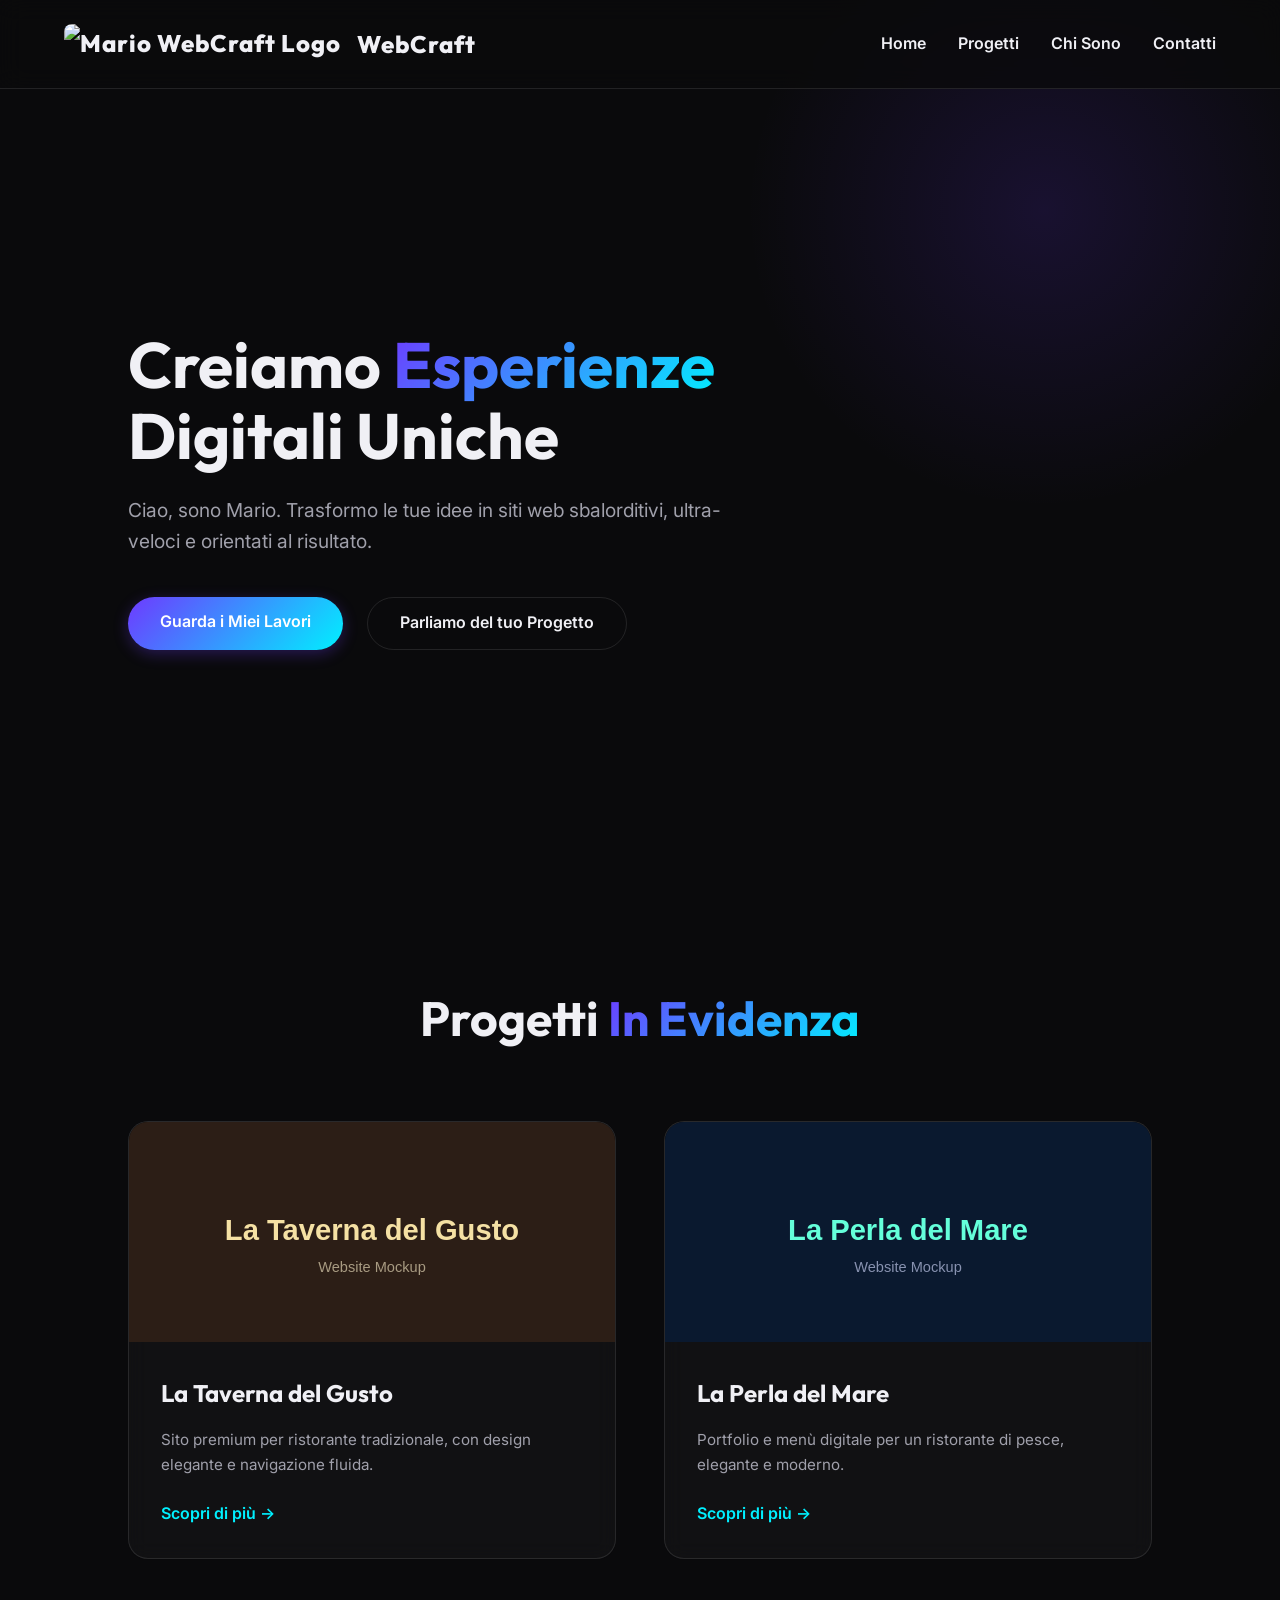
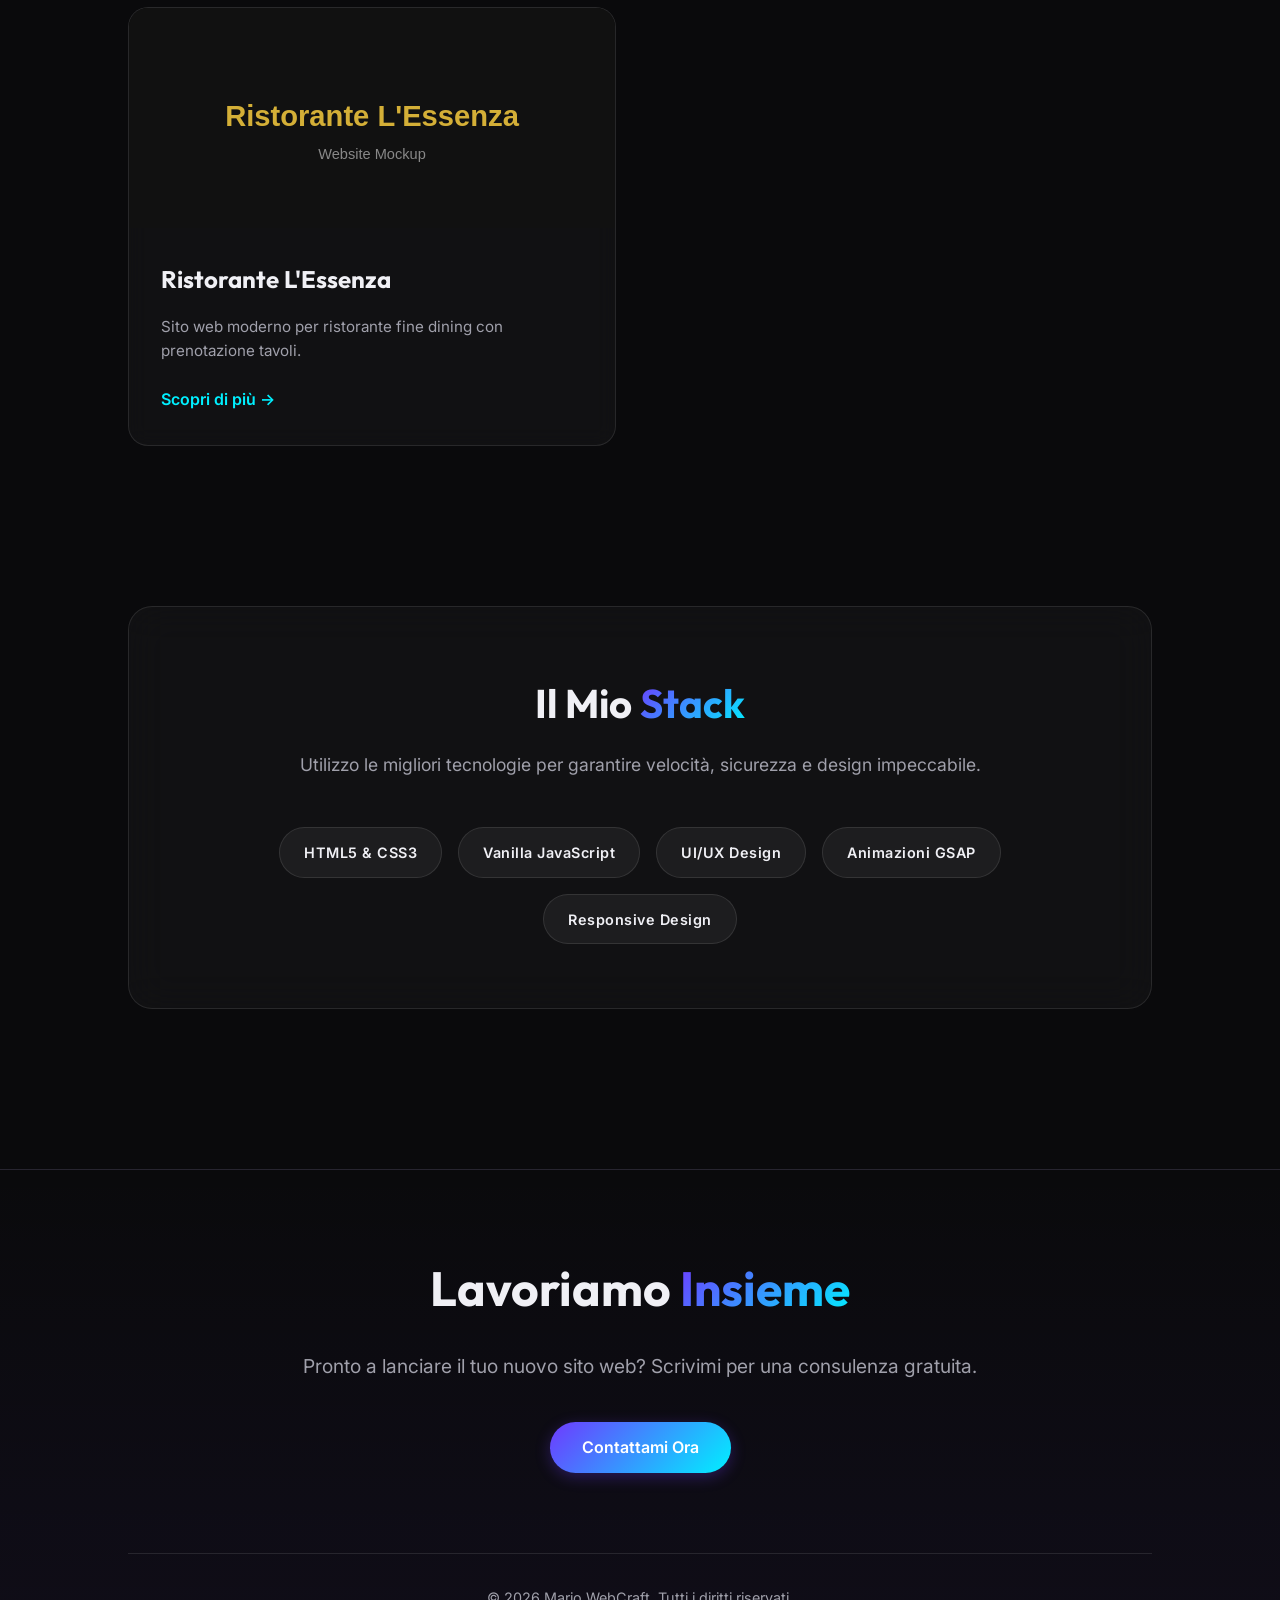
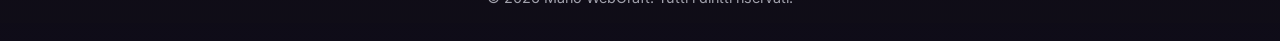
==== portfolio/index.html @ d1290b08 "Add files via upload" ====
<!DOCTYPE html>
<html lang="it">

<head>
              <meta charset="UTF-8">
              <meta name="viewport" content="width=device-width, initial-scale=1.0">
              <title>Mario WebCraft | Web Designer & Developer</title>
              <meta name="description"
                            content="Portfolio di Mario, Web Designer e Sviluppatore specializzato in siti web moderni, reattivi e di grande impatto visivo.">
              <link rel="stylesheet" href="css/style.css">
              <link href="https://fonts.googleapis.com/css2?family=Inter:wght@300;400;600;800&family=Outfit:wght@400;700&display=swap"
                            rel="stylesheet">
</head>

<body>

              <!-- Navbar -->
              <nav class="navbar">
                            <div class="logo">
                                          <img src="images/logo.png" alt="Mario WebCraft Logo" id="nav-logo">
                                          <span>WebCraft</span>
                            </div>
                            <ul class="nav-links">
                                          <li><a href="#home">Home</a></li>
                                          <li><a href="#projects">Progetti</a></li>
                                          <li><a href="#about">Chi Sono</a></li>
                                          <li><a href="#contact">Contatti</a></li>
                            </ul>
              </nav>

              <!-- Hero Section -->
              <section id="home" class="hero">
                            <div class="hero-content">
                                          <h1 class="hero-title">Creiamo <span class="gradient-text">Esperienze</span>
                                                        Digitali Uniche</h1>
                                          <p class="hero-subtitle">Ciao, sono Mario. Trasformo le tue idee in siti web
                                                        sbalorditivi, ultra-veloci e orientati al risultato.</p>
                                          <div class="hero-buttons">
                                                        <a href="#projects" class="btn btn-primary">Guarda i Miei
                                                                      Lavori</a>
                                                        <a href="#contact" class="btn btn-secondary">Parliamo del tuo
                                                                      Progetto</a>
                                          </div>
                            </div>
                            <div class="hero-visual">
                                          <div class="glass-orb"></div>
                                          <!-- Logo generated image will be placed near here or used in nav -->
                            </div>
              </section>

              <!-- Projects Section -->
              <section id="projects" class="projects-section">
                            <h2>Progetti <span class="gradient-text">In Evidenza</span></h2>
                            <div class="projects-grid">

                                          <!-- Project 1 -->
                                          <article class="project-card">
                                                        <div class="card-image-wrapper">
                                                                      <img src="images/taverna_gusto.svg"
                                                                                    alt="La Taverna del Gusto"
                                                                                    class="project-img">
                                                        </div>
                                                        <div class="project-info">
                                                                      <h3>La Taverna del Gusto</h3>
                                                                      <p>Sito premium per ristorante tradizionale, con
                                                                                    design elegante e navigazione
                                                                                    fluida.</p>
                                                                      <a href="https://trattoria-anticoborgo.onrender.com/"
                                                                                    class="project-link"
                                                                                    target="_blank">Scopri di più
                                                                                    &rarr;</a>
                                                        </div>
                                          </article>

                                          <!-- Project 2 -->
                                          <article class="project-card">
                                                        <div class="card-image-wrapper">
                                                                      <img src="images/perla_mare.svg"
                                                                                    alt="La Perla del Mare"
                                                                                    class="project-img">
                                                        </div>
                                                        <div class="project-info">
                                                                      <h3>La Perla del Mare</h3>
                                                                      <p>Portfolio e menù digitale per un ristorante di
                                                                                    pesce, elegante e moderno.</p>
                                                                      <a href="https://osteriadagaz-sito.onrender.com/"
                                                                                    class="project-link"
                                                                                    target="_blank">Scopri di più
                                                                                    &rarr;</a>
                                                        </div>
                                          </article>

                                          <!-- Project 3 -->
                                          <article class="project-card">
                                                        <div class="card-image-wrapper">
                                                                      <img src="images/ristorante_essenza.svg"
                                                                                    alt="Ristorante L'Essenza"
                                                                                    class="project-img">
                                                        </div>
                                                        <div class="project-info">
                                                                      <h3>Ristorante L'Essenza</h3>
                                                                      <p>Sito web moderno per ristorante fine dining con
                                                                                    prenotazione tavoli.</p>
                                                                      <a href="https://ristorante-l-essenza-mmq4.onrender.com/"
                                                                                    class="project-link"
                                                                                    target="_blank">Scopri di più
                                                                                    &rarr;</a>
                                                        </div>
                                          </article>

                            </div>
              </section>

              <!-- About Section -->
              <section id="about" class="about-section">
                            <div class="about-container glass-panel">
                                          <h2>Il Mio <span class="gradient-text">Stack</span></h2>
                                          <p>Utilizzo le migliori tecnologie per garantire velocità, sicurezza e design
                                                        impeccabile.</p>
                                          <div class="skills-grid">
                                                        <div class="skill-tag">HTML5 & CSS3</div>
                                                        <div class="skill-tag">Vanilla JavaScript</div>
                                                        <div class="skill-tag">UI/UX Design</div>
                                                        <div class="skill-tag">Animazioni GSAP</div>
                                                        <div class="skill-tag">Responsive Design</div>
                                          </div>
                            </div>
              </section>

              <!-- Footer / Contact -->
              <footer id="contact" class="footer">
                            <div class="footer-content">
                                          <h2>Lavoriamo <span class="gradient-text">Insieme</span></h2>
                                          <p>Pronto a lanciare il tuo nuovo sito web? Scrivimi per una consulenza
                                                        gratuita.</p>
                                          <a href="mailto:mario1998natalini@libero.it"
                                                        class="btn btn-primary">Contattami Ora</a>
                            </div>
                            <div class="footer-bottom">
                                          <p>&copy; 2026 Mario WebCraft. Tutti i diritti riservati.</p>
                            </div>
              </footer>

              <script src="js/main.js"></script>
</body>

</html>
---- portfolio/css/style.css ----
/* 
    Premium Dark Theme / Glassmorphism Design
*/

:root {
              --bg-dark: #0a0a0c;
              --bg-card: rgba(255, 255, 255, 0.03);
              --border-color: rgba(255, 255, 255, 0.1);

              --text-main: #f0f0f5;
              --text-muted: #a0a0ab;

              --accent-1: #6E3AFF;
              /* Vibrant purple */
              --accent-2: #00F0FF;
              /* Cyan */

              --gradient-primary: linear-gradient(135deg, var(--accent-1), var(--accent-2));

              --font-heading: 'Outfit', sans-serif;
              --font-body: 'Inter', sans-serif;
}

* {
              margin: 0;
              padding: 0;
              box-sizing: border-box;
              scroll-behavior: smooth;
}

body {
              background-color: var(--bg-dark);
              color: var(--text-main);
              font-family: var(--font-body);
              line-height: 1.6;
              overflow-x: hidden;
}

/* Typography elements */
h1,
h2,
h3,
h4 {
              font-family: var(--font-heading);
              font-weight: 700;
}

.gradient-text {
              background: var(--gradient-primary);
              -webkit-background-clip: text;
              -webkit-text-fill-color: transparent;
              background-clip: text;
}

/* Navbar */
.navbar {
              position: fixed;
              top: 0;
              width: 100%;
              padding: 1.5rem 5%;
              display: flex;
              justify-content: space-between;
              align-items: center;
              backdrop-filter: blur(12px);
              -webkit-backdrop-filter: blur(12px);
              background: rgba(10, 10, 12, 0.8);
              border-bottom: 1px solid var(--border-color);
              z-index: 100;
}

.logo {
              display: flex;
              align-items: center;
              gap: 1rem;
              font-family: var(--font-heading);
              font-size: 1.5rem;
              font-weight: 800;
              letter-spacing: 1px;
}

.logo img {
              height: 40px;
              width: auto;
              border-radius: 8px;
}

.nav-links {
              list-style: none;
              display: flex;
              gap: 2rem;
}

.nav-links a {
              color: var(--text-main);
              text-decoration: none;
              font-weight: 600;
              transition: color 0.3s ease;
}

.nav-links a:hover {
              color: var(--accent-2);
}

/* Buttons */
.btn {
              display: inline-block;
              padding: 0.8rem 2rem;
              border-radius: 50px;
              font-weight: 600;
              text-decoration: none;
              transition: all 0.3s ease;
              cursor: pointer;
}

.btn-primary {
              background: var(--gradient-primary);
              color: #fff;
              border: none;
              box-shadow: 0 4px 15px rgba(110, 58, 255, 0.3);
}

.btn-primary:hover {
              transform: translateY(-2px);
              box-shadow: 0 6px 20px rgba(110, 58, 255, 0.5);
}

.btn-secondary {
              background: transparent;
              color: var(--text-main);
              border: 1px solid var(--border-color);
}

.btn-secondary:hover {
              background: var(--bg-card);
              border-color: var(--text-main);
}

/* Hero Section */
.hero {
              min-height: 100vh;
              display: flex;
              align-items: center;
              justify-content: space-between;
              padding: 0 10%;
              padding-top: 80px;
              position: relative;
              overflow: hidden;
}

.hero::before {
              content: '';
              position: absolute;
              top: -10%;
              right: -5%;
              width: 600px;
              height: 600px;
              background: radial-gradient(circle, rgba(110, 58, 255, 0.15) 0%, rgba(10, 10, 12, 0) 70%);
              z-index: -1;
}

.hero-content {
              max-width: 600px;
}

.hero-title {
              font-size: 4rem;
              line-height: 1.1;
              margin-bottom: 1.5rem;
}

.hero-subtitle {
              font-size: 1.2rem;
              color: var(--text-muted);
              margin-bottom: 2.5rem;
}

.hero-buttons {
              display: flex;
              gap: 1.5rem;
}

/* Projects Section */
.projects-section {
              padding: 5rem 10%;
}

.projects-section h2 {
              font-size: 3rem;
              text-align: center;
              margin-bottom: 4rem;
}

.projects-grid {
              display: grid;
              grid-template-columns: repeat(auto-fit, minmax(320px, 1fr));
              gap: 3rem;
}

.project-card {
              background: var(--bg-card);
              border: 1px solid var(--border-color);
              border-radius: 20px;
              overflow: hidden;
              backdrop-filter: blur(10px);
              transition: transform 0.4s ease, box-shadow 0.4s ease;
}

.project-card:hover {
              transform: translateY(-10px);
              box-shadow: 0 10px 30px rgba(0, 0, 0, 0.5);
              border-color: rgba(255, 255, 255, 0.2);
}

.card-image-wrapper {
              width: 100%;
              height: 220px;
              overflow: hidden;
              background: #111;
}

.project-img {
              width: 100%;
              height: 100%;
              object-fit: cover;
              transition: transform 0.6s ease;
}

.project-card:hover .project-img {
              transform: scale(1.05);
}

.project-info {
              padding: 2rem;
}

.project-info h3 {
              font-size: 1.5rem;
              margin-bottom: 1rem;
}

.project-info p {
              color: var(--text-muted);
              margin-bottom: 1.5rem;
              font-size: 0.95rem;
}

.project-link {
              color: var(--accent-2);
              text-decoration: none;
              font-weight: 600;
              display: flex;
              align-items: center;
              transition: gap 0.3s ease;
}

.project-link:hover {
              gap: 10px;
              /* Slight arrow push effect */
}

/* About / Skills Section */
.about-section {
              padding: 5rem 10%;
}

.glass-panel {
              background: var(--bg-card);
              border: 1px solid var(--border-color);
              border-radius: 24px;
              padding: 4rem;
              text-align: center;
              backdrop-filter: blur(20px);
}

.glass-panel h2 {
              font-size: 2.5rem;
              margin-bottom: 1rem;
}

.glass-panel p {
              color: var(--text-muted);
              font-size: 1.1rem;
              margin-bottom: 3rem;
}

.skills-grid {
              display: flex;
              flex-wrap: wrap;
              justify-content: center;
              gap: 1rem;
}

.skill-tag {
              background: rgba(255, 255, 255, 0.05);
              border: 1px solid var(--border-color);
              padding: 0.8rem 1.5rem;
              border-radius: 50px;
              font-size: 0.9rem;
              font-weight: 600;
              letter-spacing: 0.5px;
              transition: all 0.3s ease;
}

.skill-tag:hover {
              background: var(--gradient-primary);
              border-color: transparent;
              color: #fff;
}

/* Footer */
.footer {
              padding: 5rem 10% 2rem;
              text-align: center;
              border-top: 1px solid var(--border-color);
              margin-top: 5rem;
              background: linear-gradient(to top, rgba(110, 58, 255, 0.05), transparent);
}

.footer-content h2 {
              font-size: 3rem;
              margin-bottom: 1.5rem;
}

.footer-content p {
              color: var(--text-muted);
              margin-bottom: 2.5rem;
              font-size: 1.2rem;
}

.footer-bottom {
              margin-top: 5rem;
              padding-top: 2rem;
              border-top: 1px solid var(--border-color);
              color: var(--text-muted);
              font-size: 0.9rem;
}

/* Responsive */
@media (max-width: 768px) {
              .hero {
                            flex-direction: column;
                            justify-content: center;
                            text-align: center;
                            padding-top: 120px;
              }

              .hero-title {
                            font-size: 2.8rem;
              }

              .hero-buttons {
                            justify-content: center;
                            flex-direction: column;
              }

              .nav-links {
                            display: none;
              }

              .glass-panel {
                            padding: 2rem;
              }
}
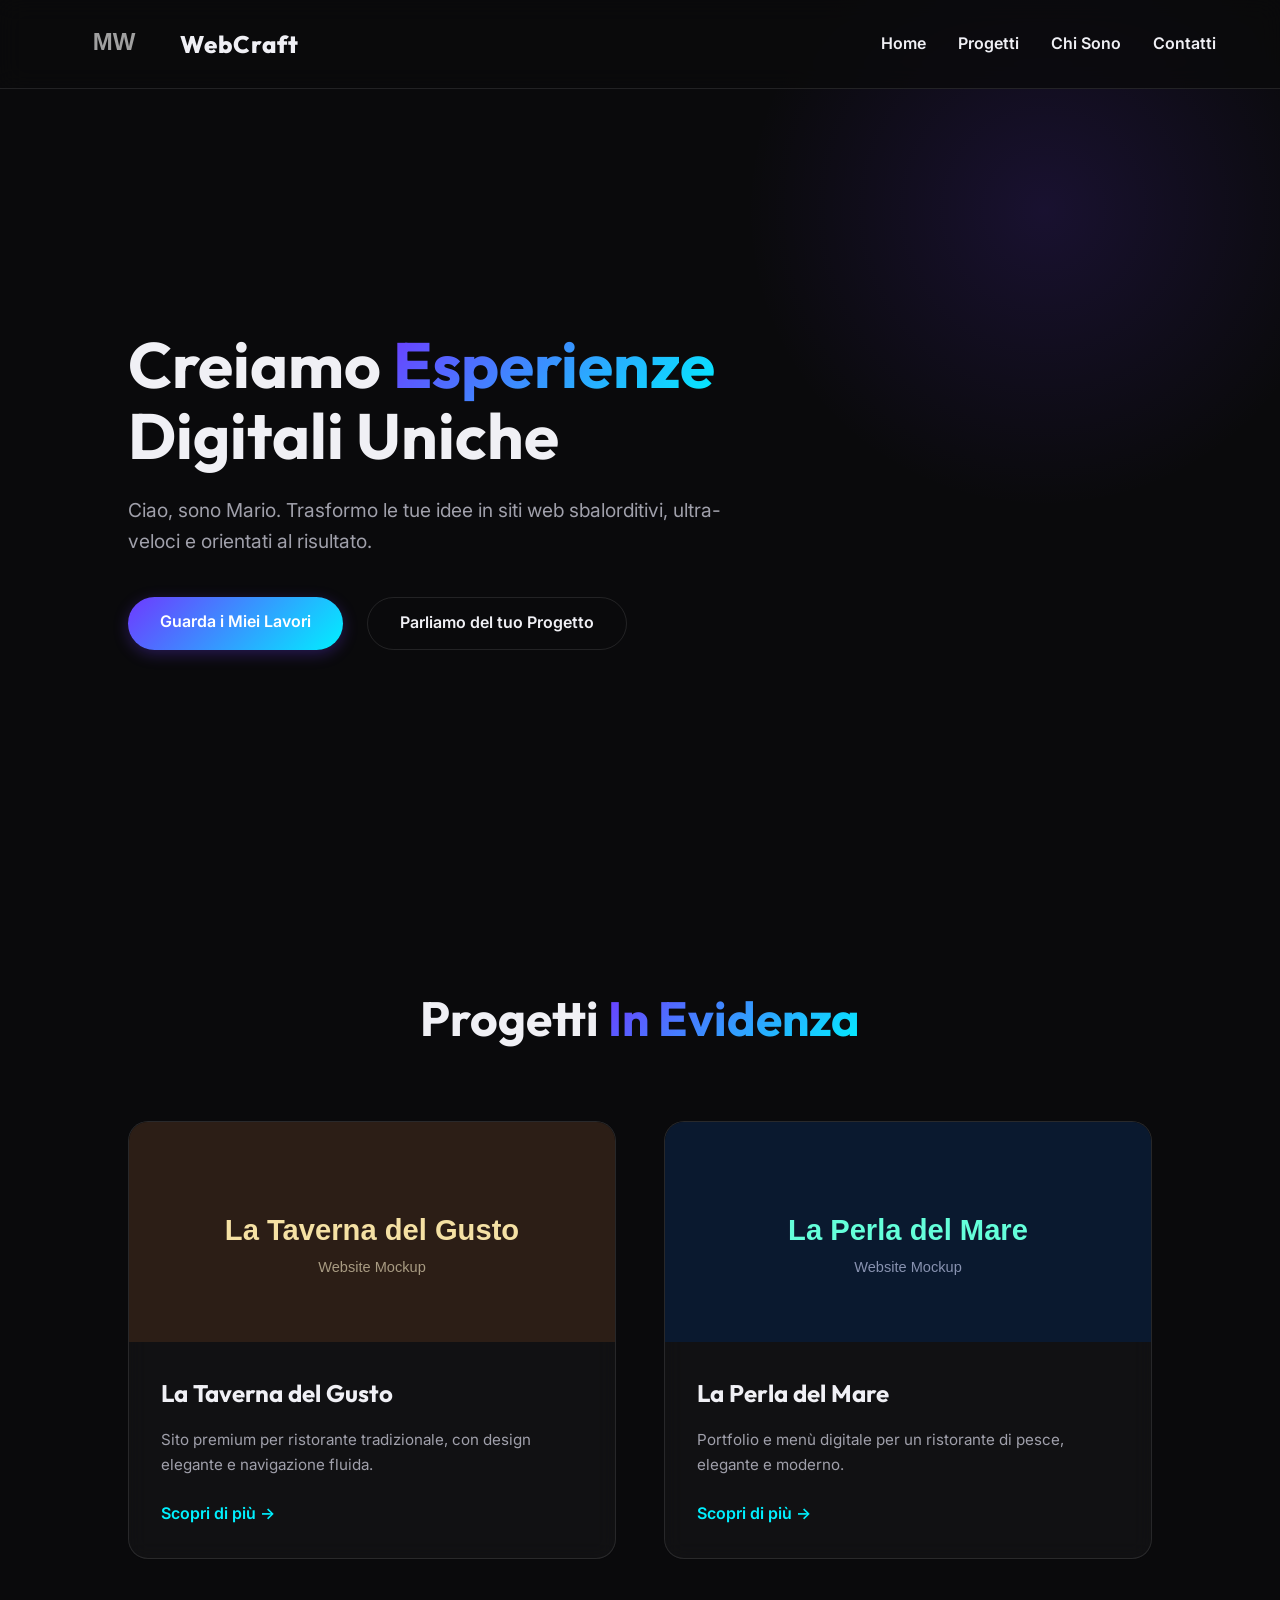
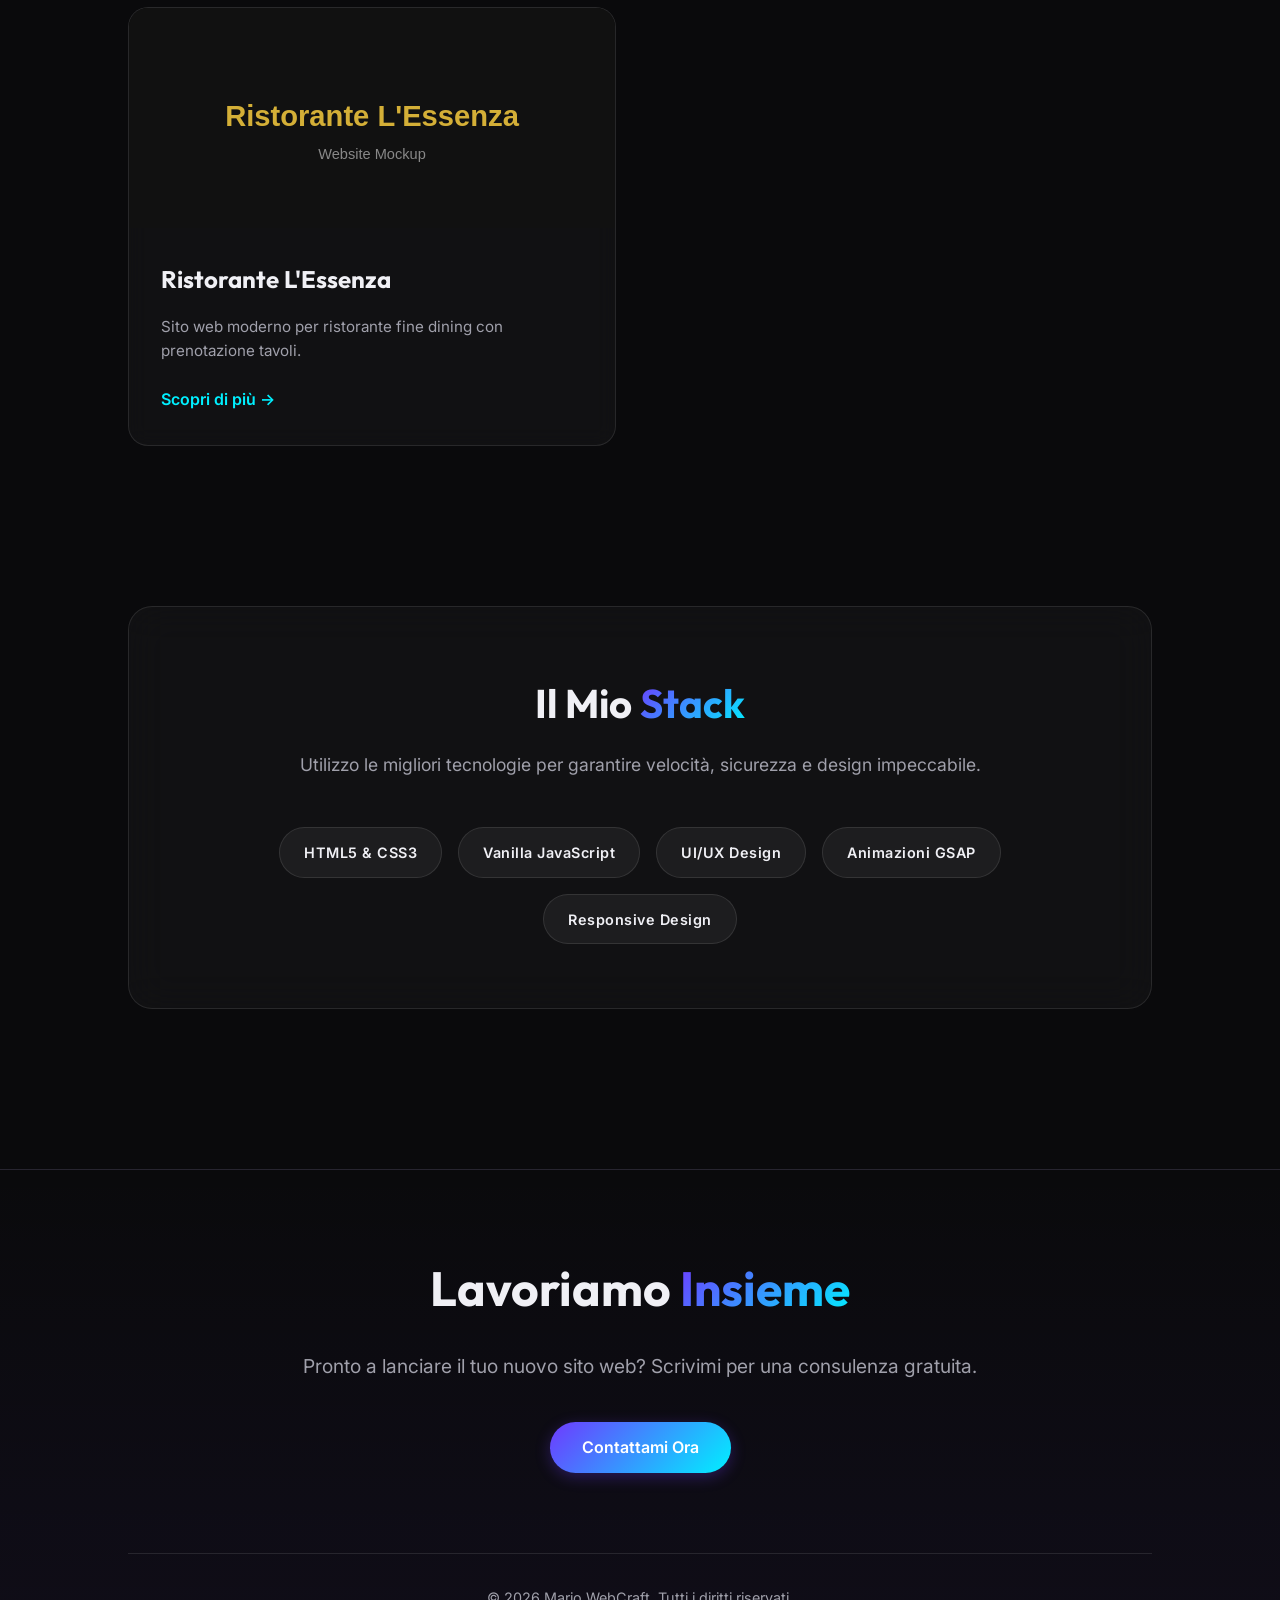
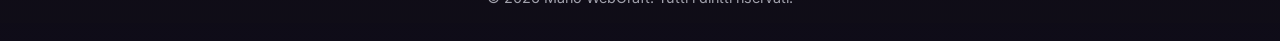
==== commit 32ec6904: "Add files via upload" ====
--- a/portfolio/index.html
+++ b/portfolio/index.html
@@ -17,7 +17,7 @@
               <!-- Navbar -->
               <nav class="navbar">
                             <div class="logo">
-                                          <img src="images/logo.png" alt="Mario WebCraft Logo" id="nav-logo">
+                                          <img src="images/logo.svg" alt="Mario WebCraft Logo" id="nav-logo">
                                           <span>WebCraft</span>
                             </div>
                             <ul class="nav-links">
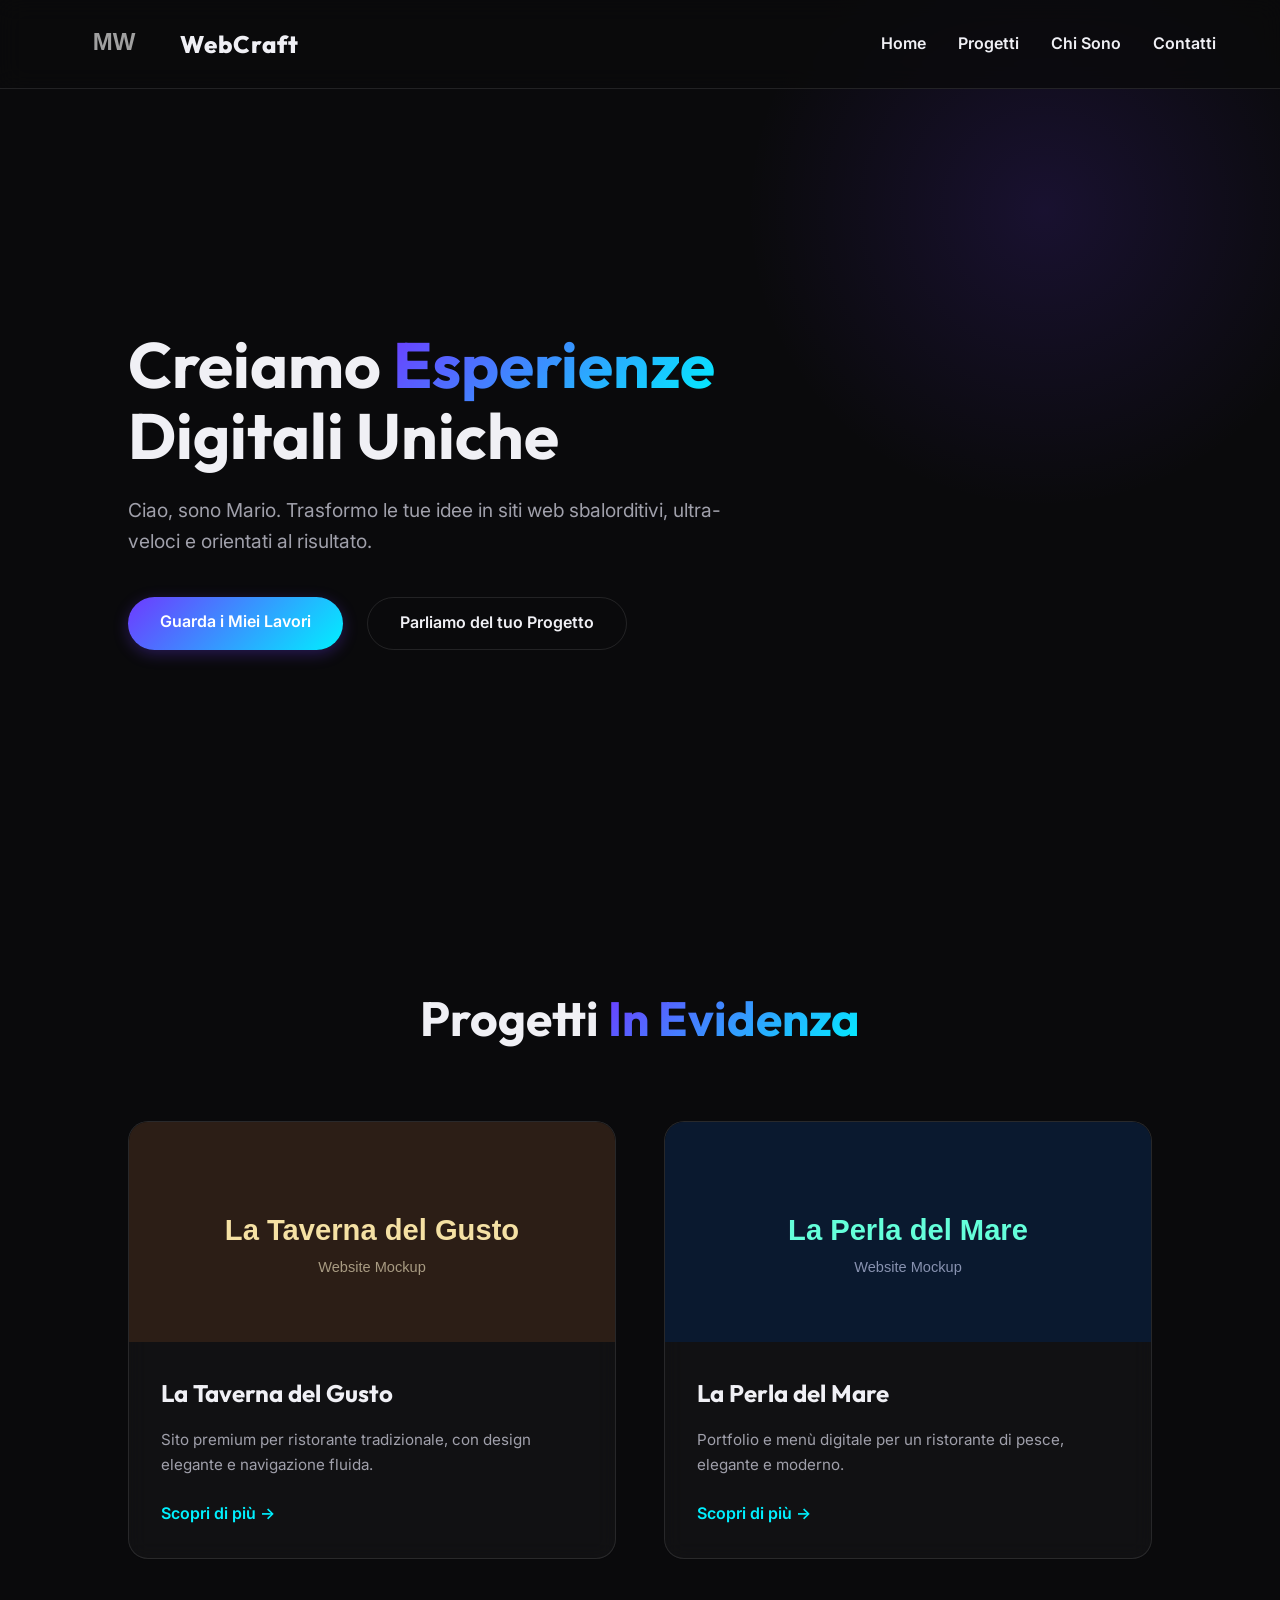
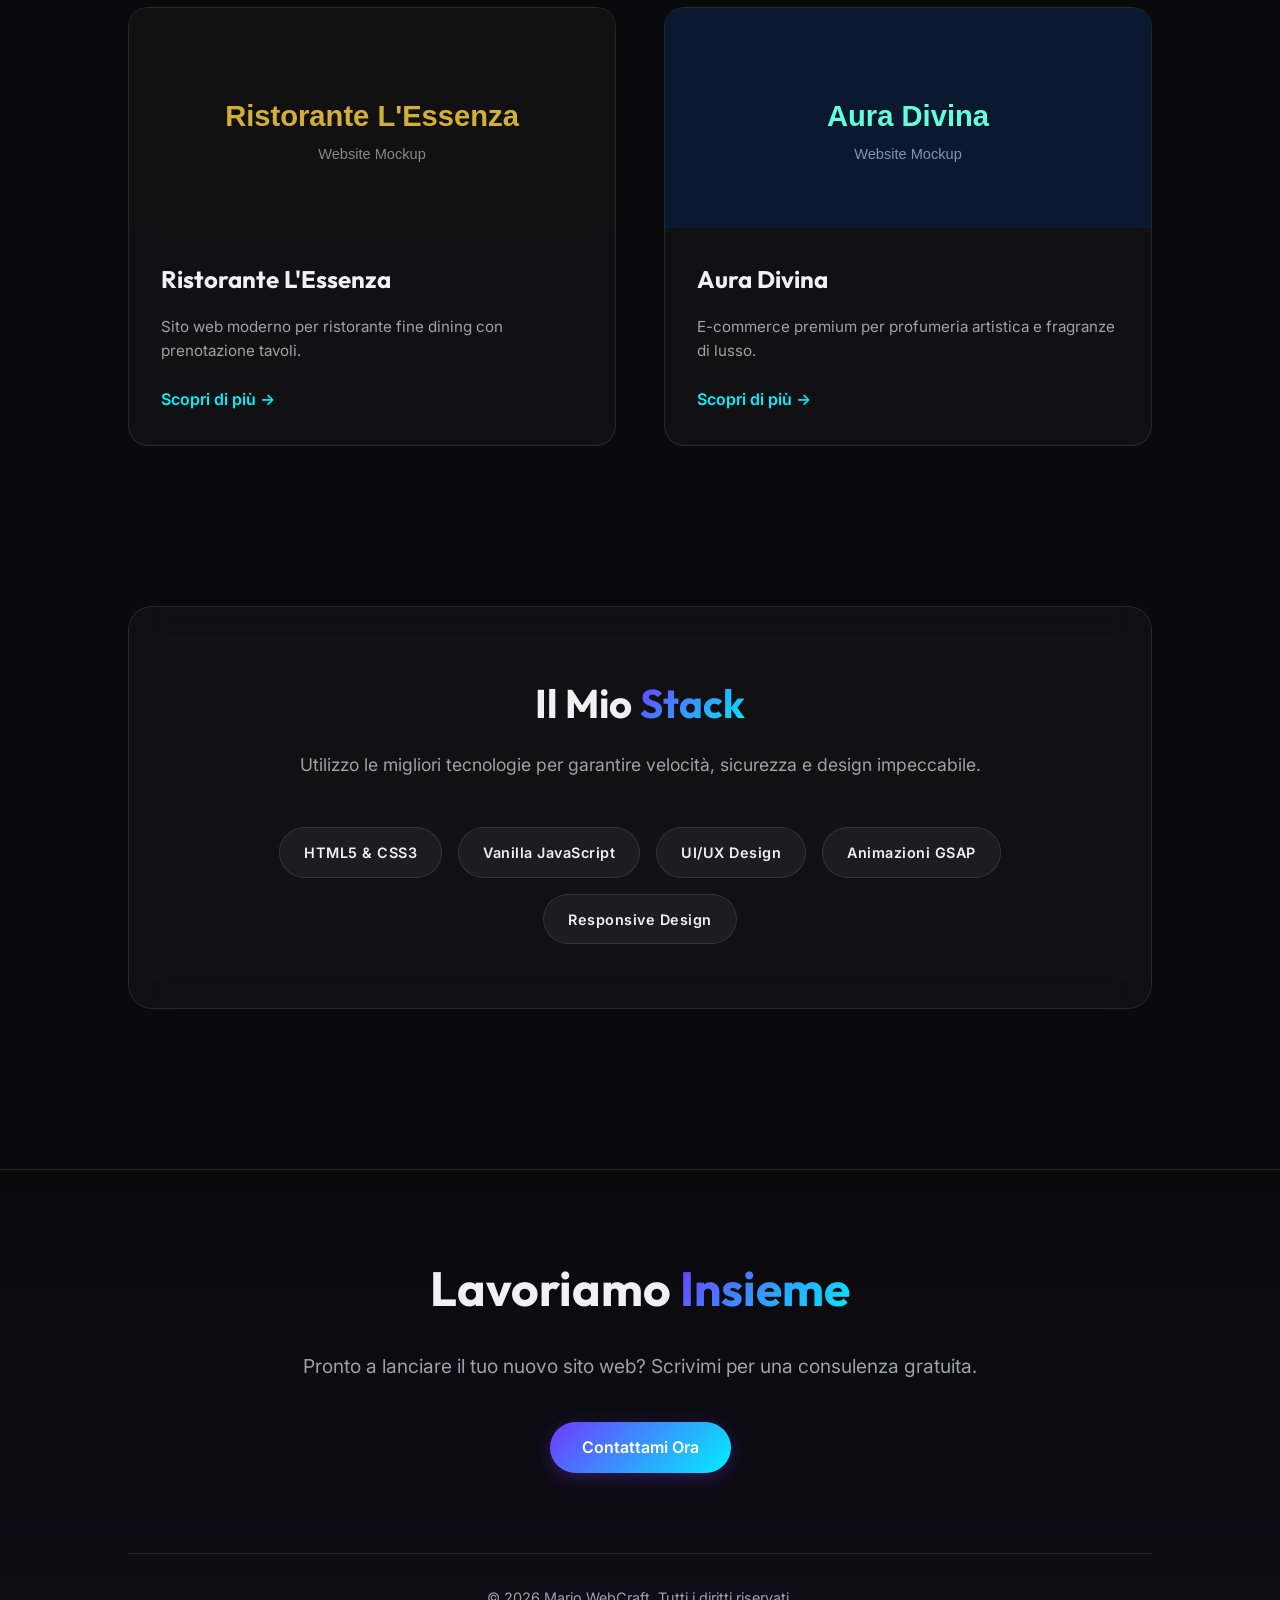
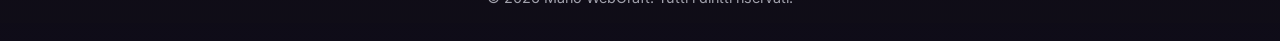
==== commit a87237b3: "Add files via upload" ====
--- a/portfolio/index.html
+++ b/portfolio/index.html
@@ -108,6 +108,23 @@
                                                         </div>
                                           </article>
 
+                                          <!-- Project 4 -->
+                                          <article class="project-card">
+                                                        <div class="card-image-wrapper">
+                                                                      <img src="images/profumeria.svg" alt="Aura Divina"
+                                                                                    class="project-img">
+                                                        </div>
+                                                        <div class="project-info">
+                                                                      <h3>Aura Divina</h3>
+                                                                      <p>E-commerce premium per profumeria artistica e
+                                                                                    fragranze di lusso.</p>
+                                                                      <a href="https://profumeria.onrender.com"
+                                                                                    class="project-link"
+                                                                                    target="_blank">Scopri di più
+                                                                                    &rarr;</a>
+                                                        </div>
+                                          </article>
+
                             </div>
               </section>
 
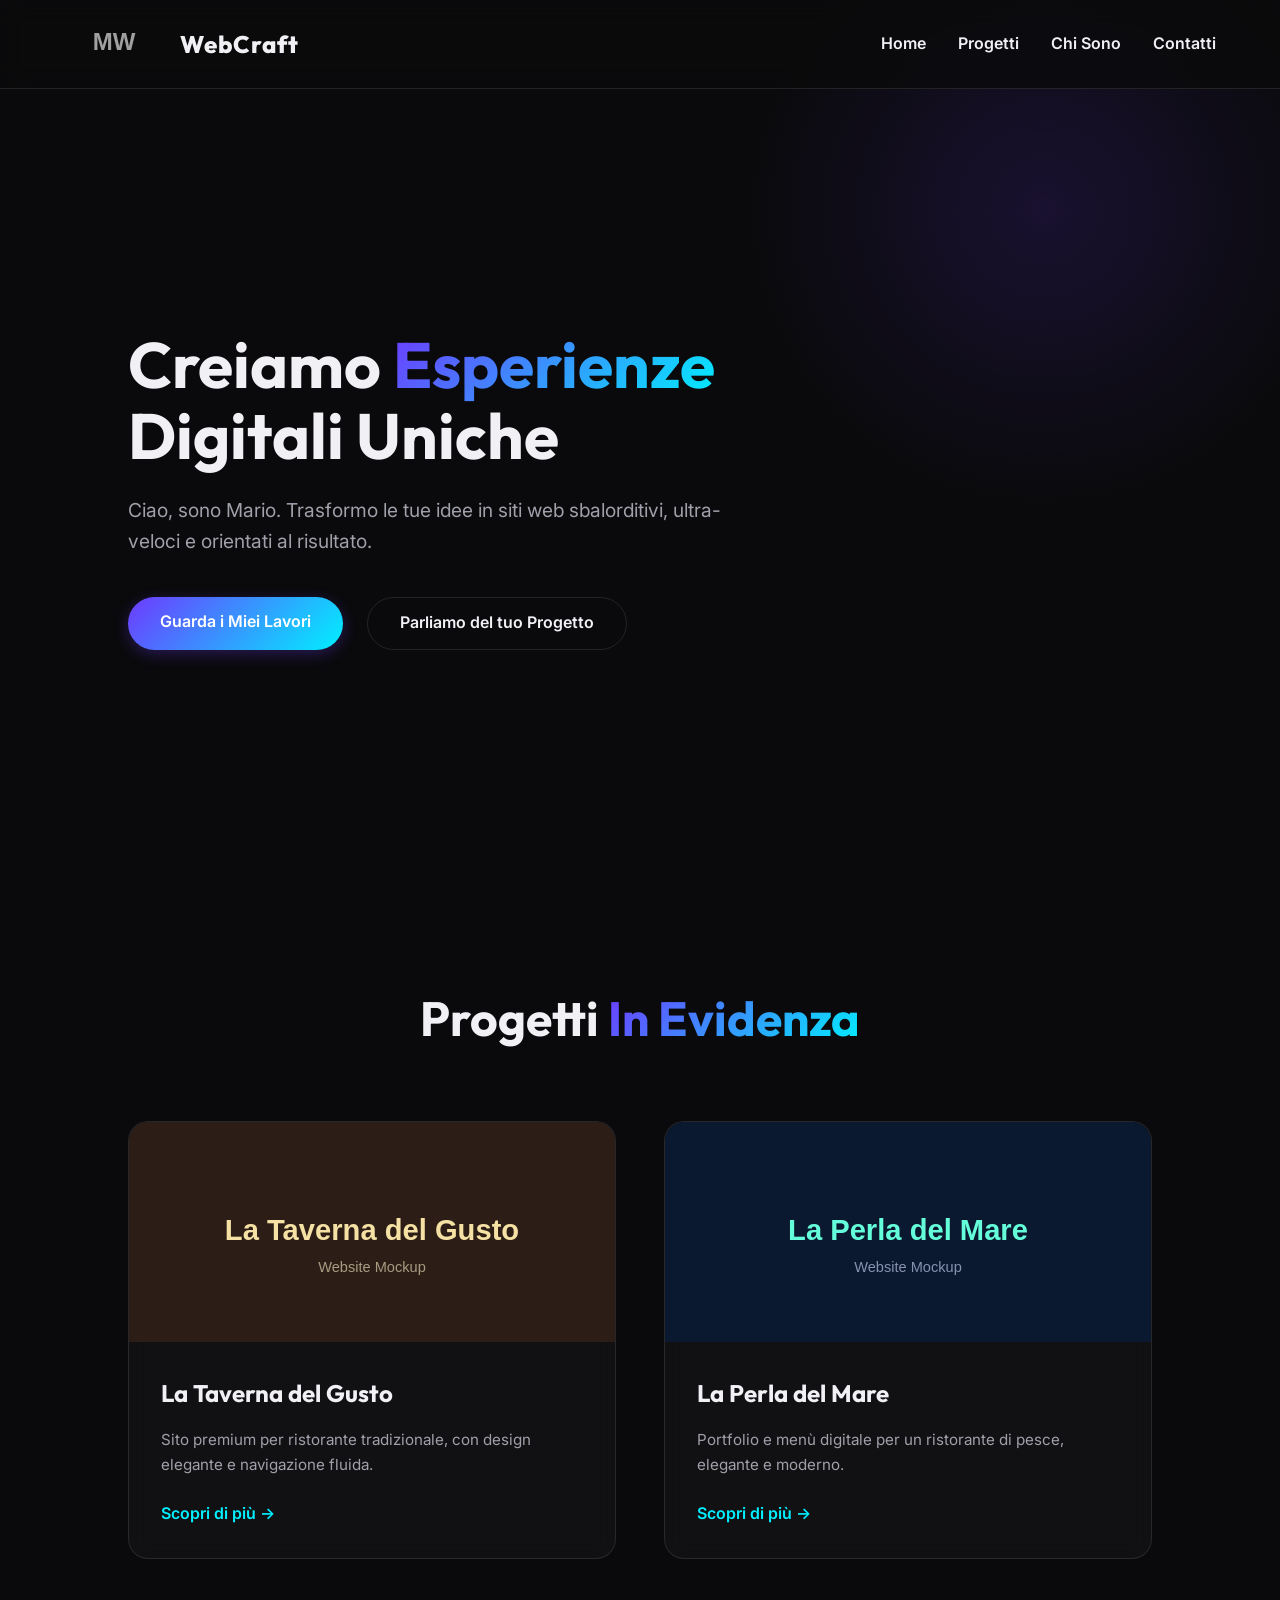
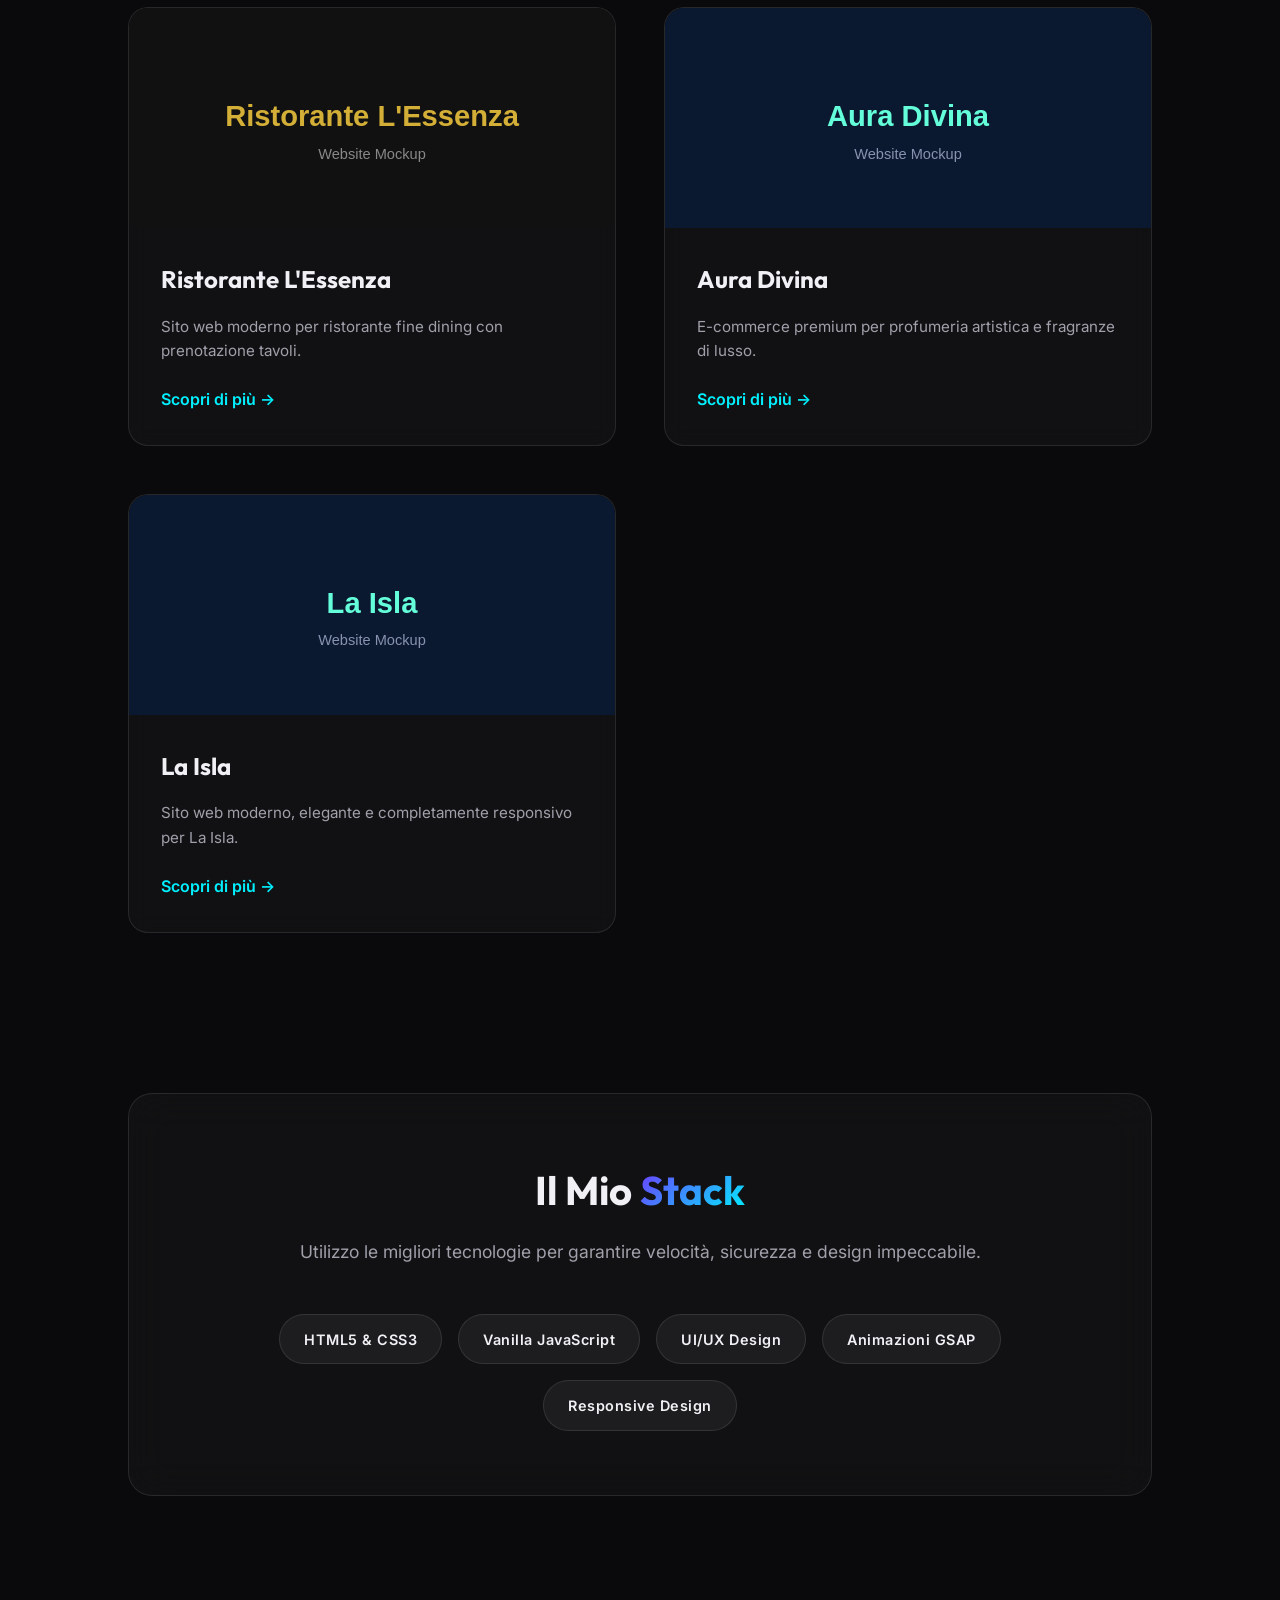
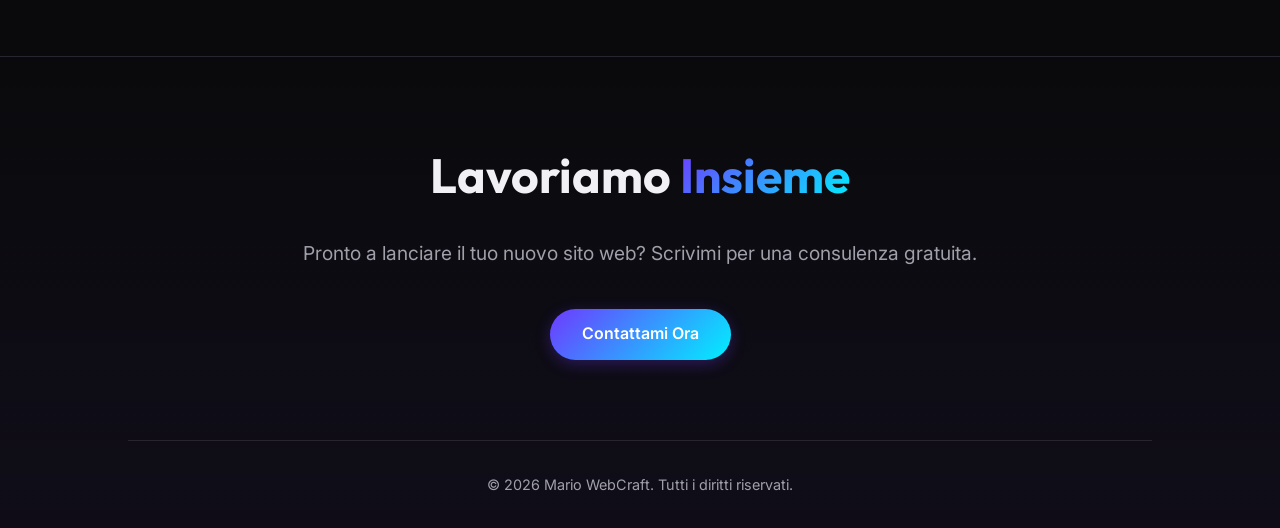
==== commit 8a267665: "Add files via upload" ====
--- a/portfolio/index.html
+++ b/portfolio/index.html
@@ -125,6 +125,23 @@
                                                         </div>
                                           </article>
 
+                                          <!-- Project 5 -->
+                                          <article class="project-card">
+                                                        <div class="card-image-wrapper">
+                                                                      <img src="images/la_isla.svg" alt="La Isla"
+                                                                                    class="project-img">
+                                                        </div>
+                                                        <div class="project-info">
+                                                                      <h3>La Isla</h3>
+                                                                      <p>Sito web moderno, elegante e completamente
+                                                                                    responsivo per La Isla.</p>
+                                                                      <a href="https://la-isla.onrender.com"
+                                                                                    class="project-link"
+                                                                                    target="_blank">Scopri di più
+                                                                                    &rarr;</a>
+                                                        </div>
+                                          </article>
+
                             </div>
               </section>
 
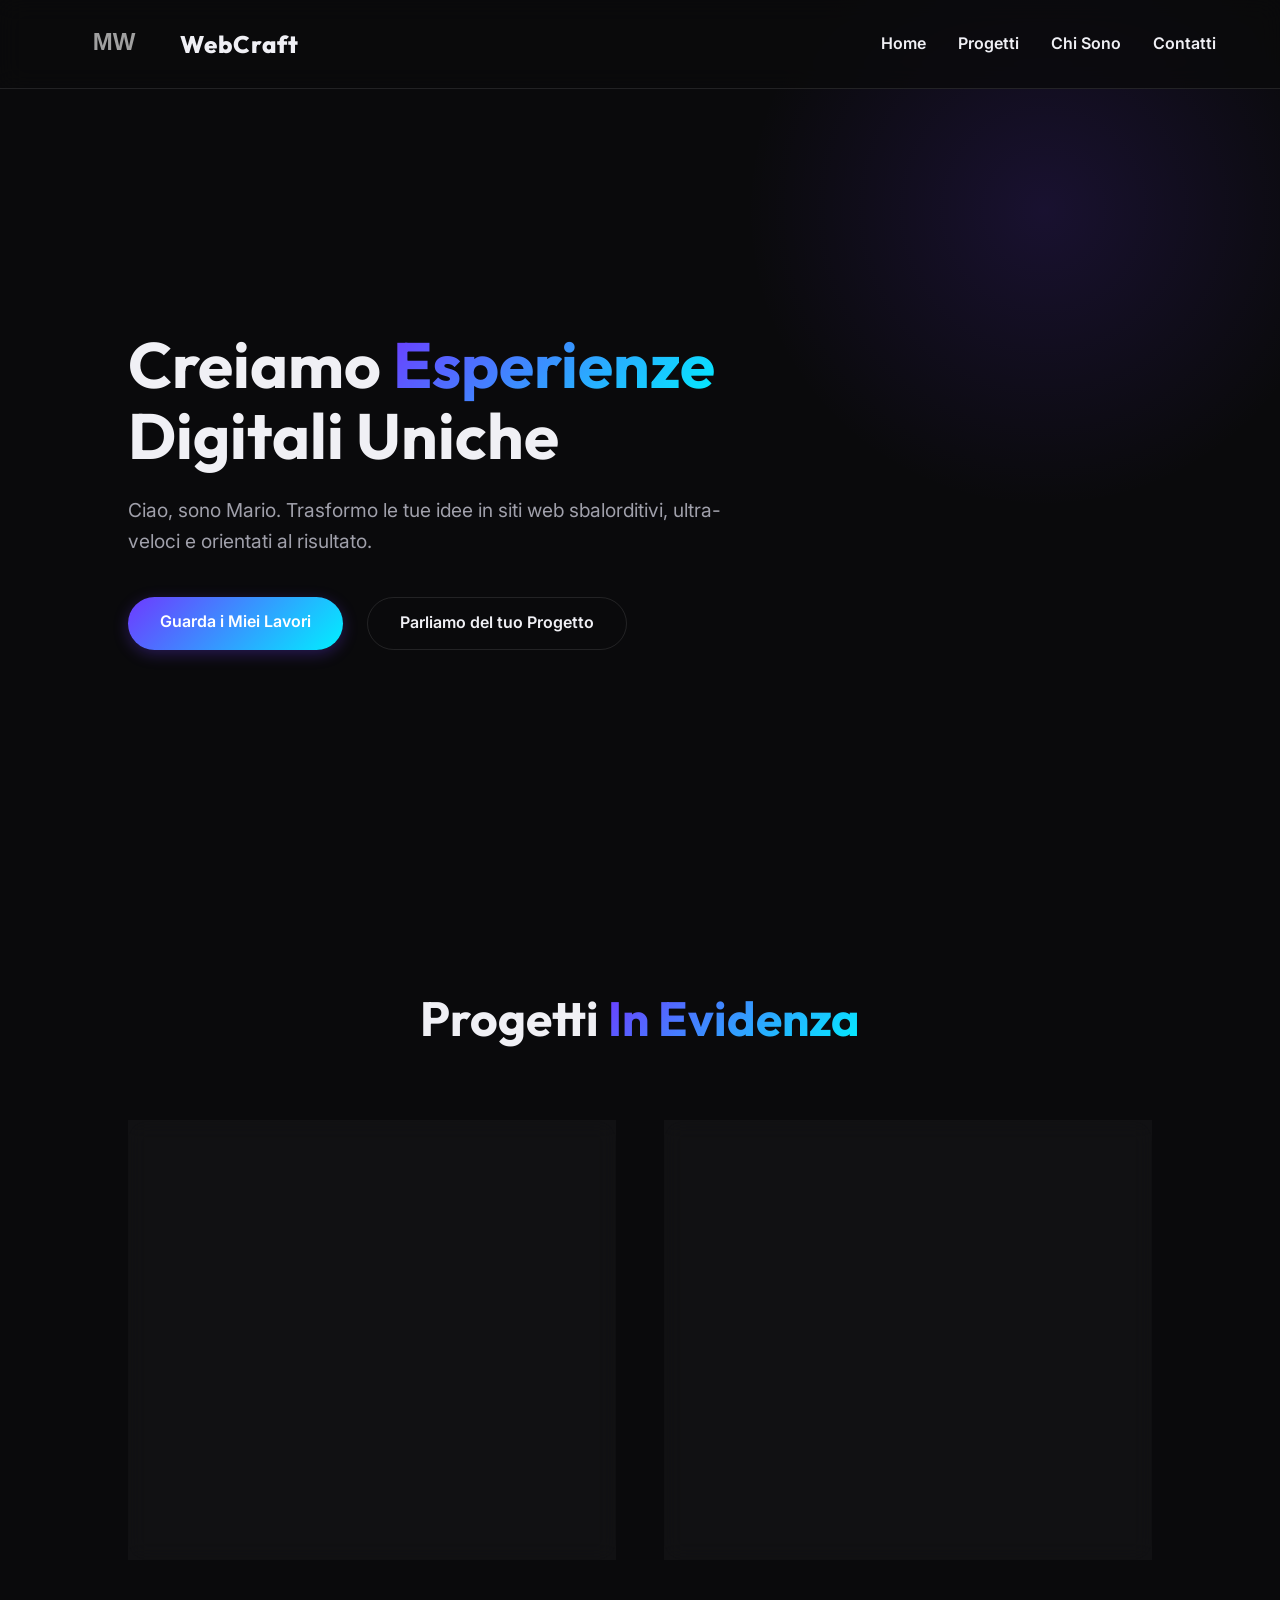
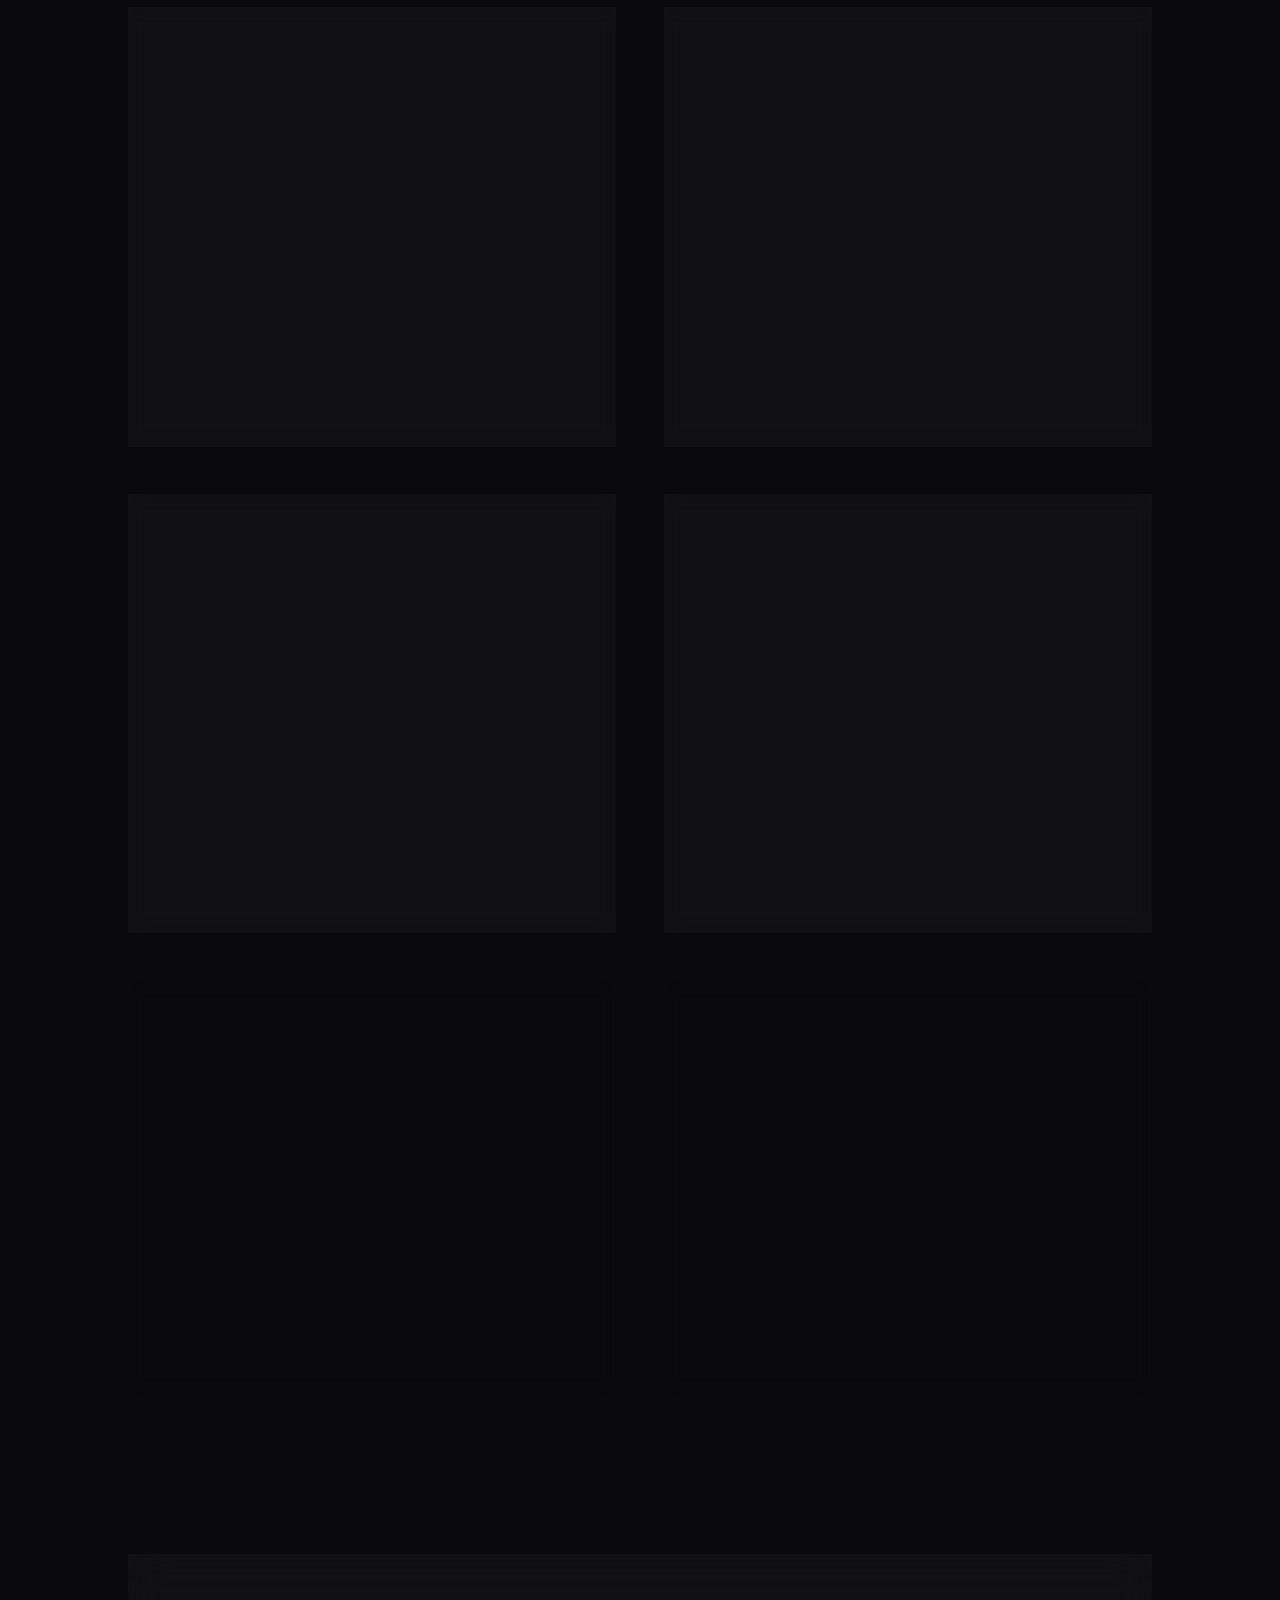
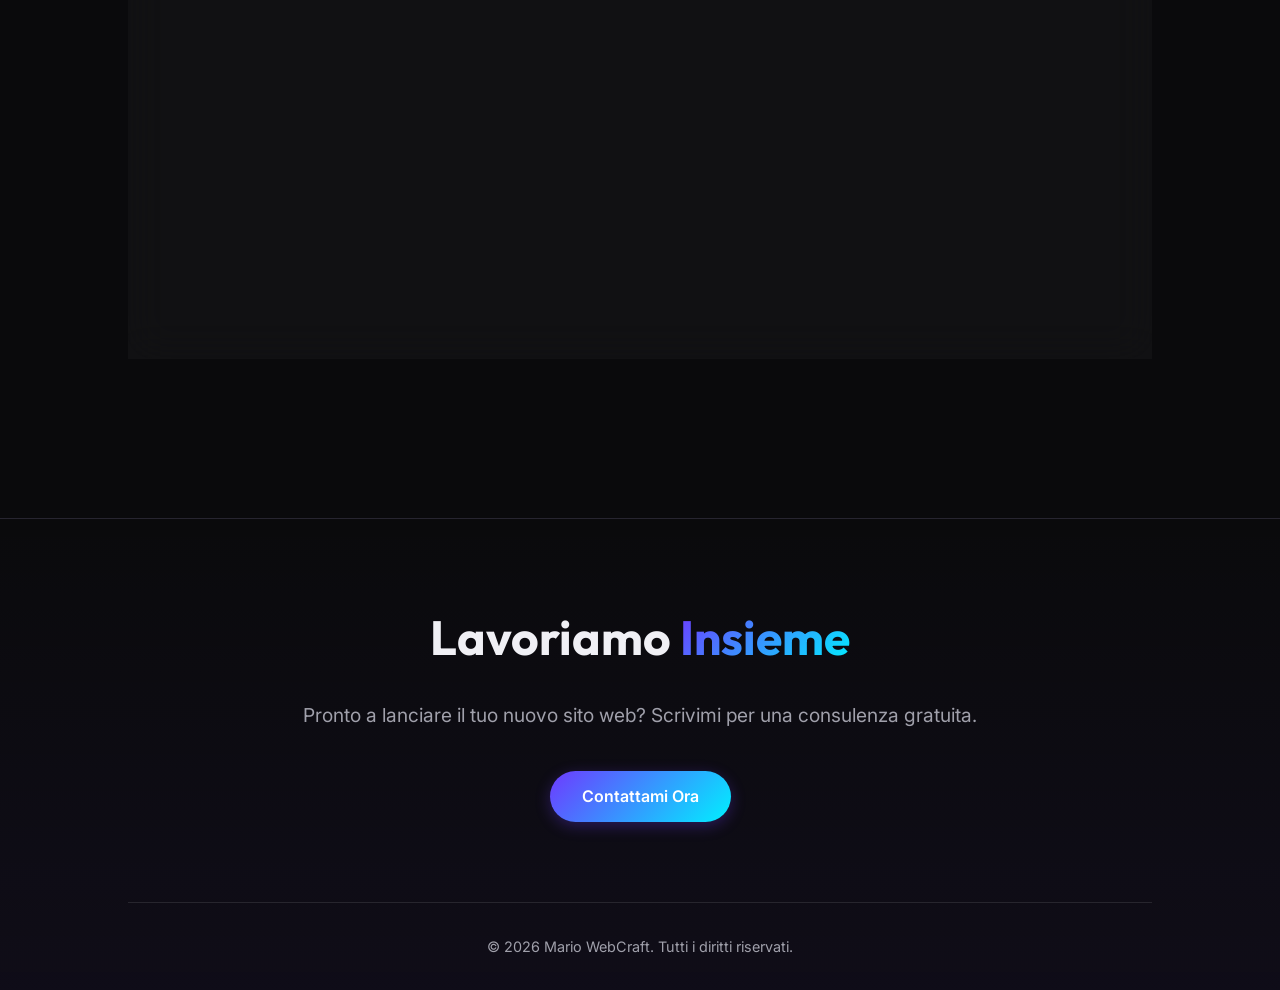
==== commit 30d930ab: "Add files via upload" ====
--- a/portfolio/index.html
+++ b/portfolio/index.html
@@ -142,6 +142,58 @@
                                                         </div>
                                           </article>
 
+                                          <!-- Project 6 -->
+                                          <article class="project-card">
+                                                        <div class="card-image-wrapper">
+                                                                      <img src="images/il_trancio_d_oro.svg"
+                                                                                    alt="Il Trancio D'Oro"
+                                                                                    class="project-img">
+                                                        </div>
+                                                        <div class="project-info">
+                                                                      <h3>Il Trancio D'Oro</h3>
+                                                                      <p>Sito web moderno ed elegante per la pizzeria
+                                                                                    Il Trancio D'Oro.</p>
+                                                                      <a href="https://sensounico.netlify.app/"
+                                                                                    class="project-link"
+                                                                                    target="_blank">Scopri di più
+                                                                                    &rarr;</a>
+                                                        </div>
+                                          </article>
+
+                                          <!-- Project 7 -->
+                                          <article class="project-card">
+                                                        <div class="card-image-wrapper">
+                                                                      <img src="images/vdv_street_barber.svg"
+                                                                                    alt="VDV Street Barber"
+                                                                                    class="project-img">
+                                                        </div>
+                                                        <div class="project-info">
+                                                                      <h3>VDV Street Barber</h3>
+                                                                      <p>Sito web moderno ed elegante per VDV Street Barber.</p>
+                                                                      <a href="https://vdvstreetbarber.netlify.app/"
+                                                                                    class="project-link"
+                                                                                    target="_blank">Scopri di più
+                                                                                    &rarr;</a>
+                                                        </div>
+                                          </article>
+
+                                          <!-- Project 8 -->
+                                          <article class="project-card">
+                                                        <div class="card-image-wrapper">
+                                                                      <img src="images/pinsa.svg"
+                                                                                    alt="Pinsa"
+                                                                                    class="project-img">
+                                                        </div>
+                                                        <div class="project-info">
+                                                                      <h3>Pinsa</h3>
+                                                                      <p>Sito web moderno ed elegante per la pizzeria Pinsa.</p>
+                                                                      <a href="https://pinsa.netlify.app/"
+                                                                                    class="project-link"
+                                                                                    target="_blank">Scopri di più
+                                                                                    &rarr;</a>
+                                                        </div>
+                                          </article>
+
                             </div>
               </section>
 
@@ -167,8 +219,8 @@
                                           <h2>Lavoriamo <span class="gradient-text">Insieme</span></h2>
                                           <p>Pronto a lanciare il tuo nuovo sito web? Scrivimi per una consulenza
                                                         gratuita.</p>
-                                          <a href="mailto:mario1998natalini@libero.it"
-                                                        class="btn btn-primary">Contattami Ora</a>
+                                          <a href="mailto:mwwebcraft@gmail.com" class="btn btn-primary">Contattami
+                                                        Ora</a>
                             </div>
                             <div class="footer-bottom">
                                           <p>&copy; 2026 Mario WebCraft. Tutti i diritti riservati.</p>
